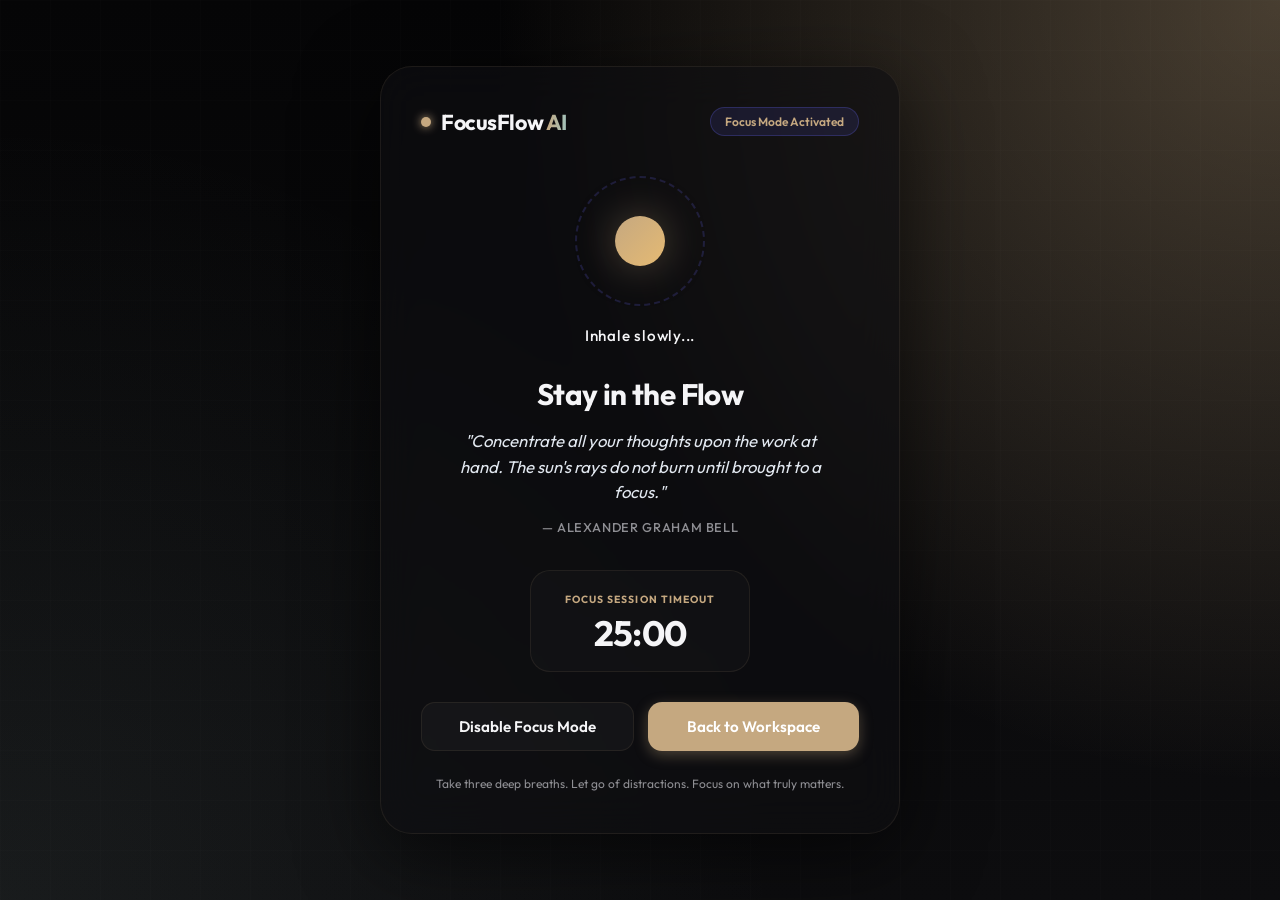
==== extension/blocked/blocked.html @ b8a244aa "feat: luxury obsidian-gold UI theme, mobile responsiveness, and interactive animations" ====
<!DOCTYPE html>
<html lang="en">
<head>
  <meta charset="UTF-8">
  <meta name="viewport" content="width=device-width, initial-scale=1.0">
  <link rel="stylesheet" href="blocked.css">
  <title>FocusFlow AI • Calming Flow</title>
</head>
<body>
  <div class="stars"></div>
  <div class="grid-overlay"></div>
  
  <div class="container">
    <header>
      <div class="logo">
        <span class="logo-dot"></span>
        <h2>FocusFlow <span>AI</span></h2>
      </div>
      <div class="badge">Focus Mode Activated</div>
    </header>

    <main>
      <div class="breathing-widget">
        <div class="breathing-circle-outer">
          <div class="breathing-circle-inner animate-breath"></div>
        </div>
        <div class="breathing-label" id="breathing-text">Inhale...</div>
      </div>

      <div class="message-card">
        <h1>Stay in the Flow</h1>
        <p class="quote" id="quote-display">"Simplicity is the ultimate sophistication."</p>
        <p class="author" id="author-display">— Leonardo da Vinci</p>
      </div>

      <div class="timer-widget">
        <span class="timer-label" id="timer-phase">FOCUS SESSION TIMEOUT</span>
        <div class="timer-value" id="timer-display">25:00</div>
      </div>

      <div class="actions">
        <button id="disable-focus-btn" class="btn secondary">Disable Focus Mode</button>
        <button id="go-back-btn" class="btn primary">Back to Workspace</button>
      </div>
    </main>

    <footer>
      <p>Take three deep breaths. Let go of distractions. Focus on what truly matters.</p>
    </footer>
  </div>
  <script src="blocked.js"></script>
</body>
</html>
---- extension/blocked/blocked.css ----
@import url('https://fonts.googleapis.com/css2?family=Outfit:wght@300;400;500;600;700&display=swap');

:root {
  --primary: #C5A880; /* Gold */
  --primary-glow: rgba(197, 168, 128, 0.35);
  --emerald: #a3c4bc;
  --bg-dark: #050506;
  --card-bg: rgba(15, 15, 17, 0.65);
  --text-main: #f5f5f7;
  --text-muted: #8e8e93;
  --border: rgba(197, 168, 128, 0.1);
}

* {
  margin: 0;
  padding: 0;
  box-sizing: border-box;
}

body {
  background-color: var(--bg-dark);
  color: var(--text-main);
  font-family: 'Outfit', sans-serif;
  min-height: 100vh;
  display: flex;
  justify-content: center;
  align-items: center;
  overflow: hidden;
  background: radial-gradient(circle at top right, var(--primary-glow), transparent 50%),
              radial-gradient(circle at bottom left, rgba(163, 196, 188, 0.08), transparent 50%),
              linear-gradient(180deg, #050506 0%, #0d0d0f 100%);
}

/* Background graphics */
.grid-overlay {
  position: absolute;
  top: 0;
  left: 0;
  width: 100%;
  height: 100%;
  background-image: linear-gradient(rgba(255, 255, 255, 0.007) 1px, transparent 1px),
                    linear-gradient(90deg, rgba(255, 255, 255, 0.007) 1px, transparent 1px);
  background-size: 50px 50px;
  pointer-events: none;
  z-index: 1;
}

.container {
  max-width: 520px;
  width: 90%;
  background: var(--card-bg);
  backdrop-filter: blur(20px);
  border: 1px solid var(--border);
  border-radius: 32px;
  padding: 40px;
  box-shadow: 0 20px 80px rgba(0, 0, 0, 0.6);
  text-align: center;
  z-index: 10;
  position: relative;
}

header {
  display: flex;
  justify-content: space-between;
  align-items: center;
  margin-bottom: 40px;
}

.logo {
  display: flex;
  align-items: center;
  gap: 10px;
}

.logo-dot {
  width: 10px;
  height: 10px;
  background: var(--primary);
  border-radius: 50%;
  box-shadow: 0 0 10px var(--primary);
}

.logo h2 {
  font-size: 1.35rem;
  font-weight: 700;
  letter-spacing: -0.02em;
}

.logo h2 span {
  background: linear-gradient(to right, var(--primary), var(--emerald));
  -webkit-background-clip: text;
  -webkit-text-fill-color: transparent;
}

.badge {
  font-size: 0.75rem;
  font-weight: 600;
  background: rgba(99, 102, 241, 0.12);
  color: var(--primary);
  border: 1px solid rgba(99, 102, 241, 0.25);
  padding: 6px 14px;
  border-radius: 20px;
}

/* Breathing Animation Widget */
.breathing-widget {
  display: flex;
  flex-direction: column;
  align-items: center;
  justify-content: center;
  margin: 30px 0;
}

.breathing-circle-outer {
  width: 130px;
  height: 130px;
  border-radius: 50%;
  border: 2px dashed rgba(99, 102, 241, 0.2);
  display: flex;
  align-items: center;
  justify-content: center;
  margin-bottom: 20px;
}

.breathing-circle-inner {
  width: 50px;
  height: 50px;
  border-radius: 50%;
  background: linear-gradient(135deg, var(--primary) 0%, #e5ba73 100%);
  box-shadow: 0 0 40px var(--primary-glow);
}

.animate-breath {
  animation: breathing 8s infinite ease-in-out;
}

@keyframes breathing {
  0%, 100% {
    width: 45px;
    height: 45px;
    box-shadow: 0 0 20px var(--primary-glow);
    opacity: 0.7;
  }
  45%, 55% {
    width: 105px;
    height: 105px;
    box-shadow: 0 0 50px rgba(99, 102, 241, 0.7);
    opacity: 1;
  }
}

.breathing-label {
  font-size: 0.95rem;
  font-weight: 500;
  color: var(--text-main);
  letter-spacing: 0.05em;
  transition: opacity 0.5s ease-in-out;
}

/* Message Card */
.message-card {
  margin-bottom: 35px;
}

.message-card h1 {
  font-size: 1.85rem;
  font-weight: 700;
  margin-bottom: 12px;
  letter-spacing: -0.02em;
}

.quote {
  font-size: 1.05rem;
  font-weight: 400;
  color: #e2e8f0;
  font-style: italic;
  line-height: 1.5;
  margin: 15px auto;
  max-width: 90%;
}

.author {
  font-size: 0.8rem;
  color: var(--text-muted);
  font-weight: 500;
  text-transform: uppercase;
  letter-spacing: 0.05em;
}

/* Timer widget */
.timer-widget {
  background: rgba(255, 255, 255, 0.02);
  border: 1px solid var(--border);
  padding: 16px;
  border-radius: 20px;
  margin-bottom: 30px;
  display: inline-block;
  min-width: 220px;
}

.timer-label {
  font-size: 0.65rem;
  font-weight: 700;
  color: var(--primary);
  letter-spacing: 0.1em;
}

.timer-value {
  font-size: 2.2rem;
  font-weight: 700;
  letter-spacing: -0.02em;
  margin-top: 4px;
}

/* Actions */
.actions {
  display: flex;
  gap: 14px;
  margin-bottom: 25px;
}

.btn {
  flex: 1;
  padding: 14px;
  border-radius: 14px;
  font-family: inherit;
  font-size: 0.95rem;
  font-weight: 600;
  cursor: pointer;
  transition: all 0.25s cubic-bezier(0.4, 0, 0.2, 1);
  border: none;
}

.btn.primary {
  background: var(--primary);
  color: white;
  box-shadow: 0 4px 14px var(--primary-glow);
}

.btn.primary:hover {
  transform: translateY(-2px);
  box-shadow: 0 6px 20px var(--primary-glow);
}

.btn.secondary {
  background: rgba(255, 255, 255, 0.03);
  color: var(--text-main);
  border: 1px solid var(--border);
}

.btn.secondary:hover {
  background: rgba(255, 255, 255, 0.07);
  transform: translateY(-2px);
}

/* Footer */
footer p {
  font-size: 0.75rem;
  color: var(--text-muted);
  line-height: 1.4;
}
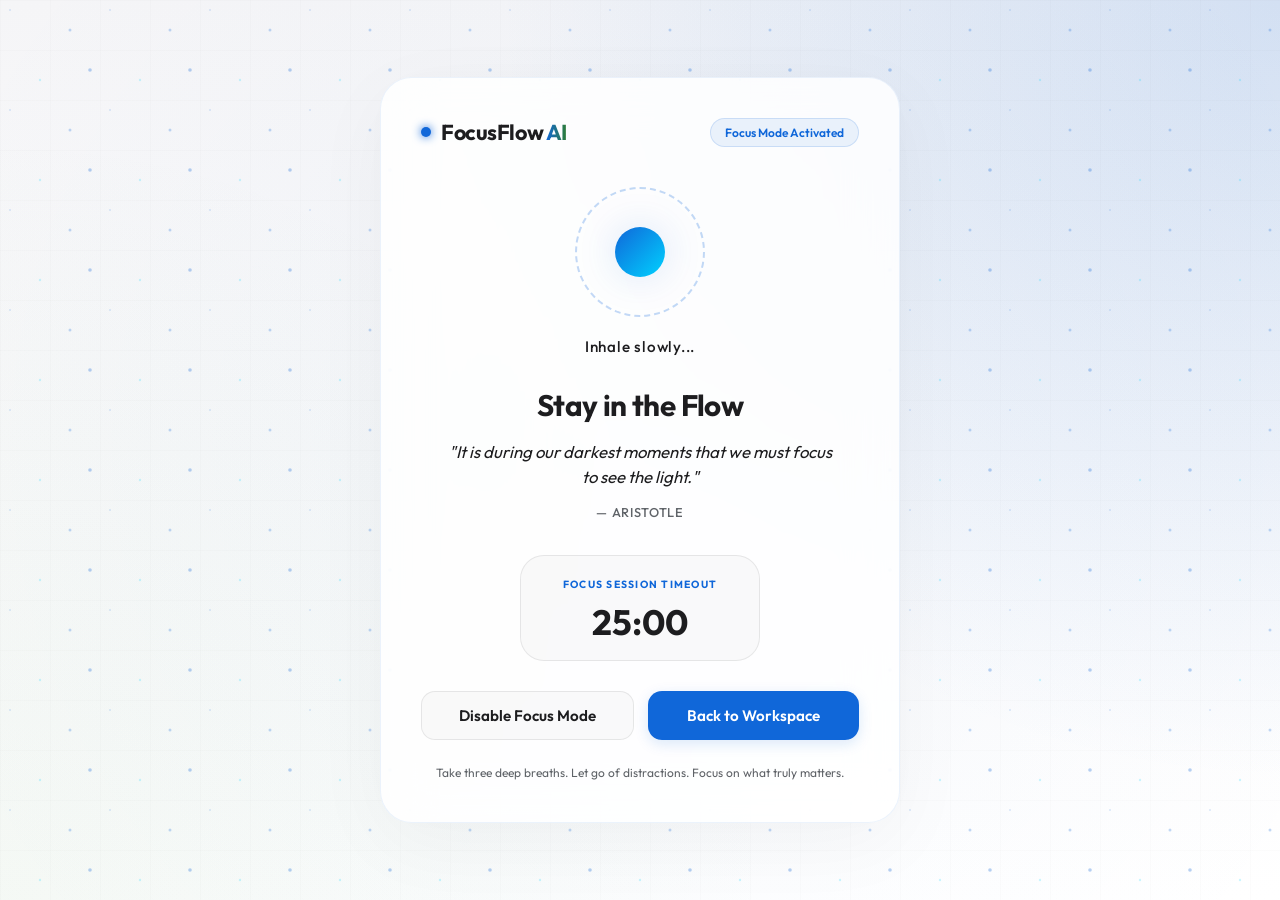
==== commit a73a8bd7: "fix: domain blocking - bridge REFRESH_BLOCKING_RULES via postMessage, fix CSP for blocked page fonts" ====
--- a/extension/blocked/blocked.html
+++ b/extension/blocked/blocked.html
@@ -3,6 +3,9 @@
 <head>
   <meta charset="UTF-8">
   <meta name="viewport" content="width=device-width, initial-scale=1.0">
+  <link rel="preconnect" href="https://fonts.googleapis.com">
+  <link rel="preconnect" href="https://fonts.gstatic.com" crossorigin>
+  <link href="https://fonts.googleapis.com/css2?family=Outfit:wght@300;400;500;600;700&display=swap" rel="stylesheet">
   <link rel="stylesheet" href="blocked.css">
   <title>FocusFlow AI • Calming Flow</title>
 </head>
--- a/extension/blocked/blocked.css
+++ b/extension/blocked/blocked.css
@@ -1,14 +1,14 @@
-@import url('https://fonts.googleapis.com/css2?family=Outfit:wght@300;400;500;600;700&display=swap');
+/* Outfit font is loaded via link tag in blocked.html to avoid CSP issues with @import */
 
 :root {
-  --primary: #C5A880; /* Gold */
-  --primary-glow: rgba(197, 168, 128, 0.35);
-  --emerald: #a3c4bc;
-  --bg-dark: #050506;
-  --card-bg: rgba(15, 15, 17, 0.65);
-  --text-main: #f5f5f7;
-  --text-muted: #8e8e93;
-  --border: rgba(197, 168, 128, 0.1);
+  --primary: #1067d9; /* Royal Blue */
+  --primary-glow: rgba(16, 103, 217, 0.15);
+  --emerald: #2e7d32;
+  --bg-dark: #f5f5f7;
+  --card-bg: rgba(255, 255, 255, 0.85);
+  --text-main: #1d1d1f;
+  --text-muted: #5f6368; /* Google Grey Text */
+  --border: rgba(0, 0, 0, 0.08);
 }
 
 * {
@@ -20,26 +20,45 @@
 body {
   background-color: var(--bg-dark);
   color: var(--text-main);
-  font-family: 'Outfit', sans-serif;
+  font-family: 'Outfit', -apple-system, BlinkMacSystemFont, 'Segoe UI', Roboto, sans-serif;
   min-height: 100vh;
   display: flex;
   justify-content: center;
   align-items: center;
   overflow: hidden;
   background: radial-gradient(circle at top right, var(--primary-glow), transparent 50%),
-              radial-gradient(circle at bottom left, rgba(163, 196, 188, 0.08), transparent 50%),
-              linear-gradient(180deg, #050506 0%, #0d0d0f 100%);
+              radial-gradient(circle at bottom left, rgba(46, 125, 50, 0.05), transparent 50%),
+              linear-gradient(180deg, #f5f5f7 0%, #ffffff 100%);
 }
 
 /* Background graphics */
+.stars {
+  position: absolute;
+  top: 0;
+  left: 0;
+  width: 100%;
+  height: 100%;
+  background: radial-gradient(circle at center, rgba(16, 103, 217, 0.03), transparent),
+              url("data:image/svg+xml,%3Csvg xmlns='http://www.w3.org/2000/svg' width='100' height='100' viewBox='0 0 100 100'%3E%3Ccircle cx='10' cy='10' r='1' fill='%231067d9' opacity='0.15'/%3E%3Ccircle cx='70' cy='30' r='1.5' fill='%231067d9' opacity='0.25'/%3E%3Ccircle cx='40' cy='80' r='1.2' fill='%2300d2ff' opacity='0.2'/%3E%3Ccircle cx='90' cy='70' r='1.8' fill='%231067d9' opacity='0.3'/%3E%3C/svg%3E") repeat;
+  animation: starTwinkle 20s infinite linear;
+  pointer-events: none;
+  z-index: 0;
+}
+
+@keyframes starTwinkle {
+  0% { opacity: 0.6; transform: scale(1); }
+  50% { opacity: 0.9; transform: scale(1.03); }
+  100% { opacity: 0.6; transform: scale(1); }
+}
+
 .grid-overlay {
   position: absolute;
   top: 0;
   left: 0;
   width: 100%;
   height: 100%;
-  background-image: linear-gradient(rgba(255, 255, 255, 0.007) 1px, transparent 1px),
-                    linear-gradient(90deg, rgba(255, 255, 255, 0.007) 1px, transparent 1px);
+  background-image: linear-gradient(rgba(0, 0, 0, 0.01) 1px, transparent 1px),
+                    linear-gradient(90deg, rgba(0, 0, 0, 0.01) 1px, transparent 1px);
   background-size: 50px 50px;
   pointer-events: none;
   z-index: 1;
@@ -48,15 +67,21 @@
 .container {
   max-width: 520px;
   width: 90%;
-  background: var(--card-bg);
-  backdrop-filter: blur(20px);
-  border: 1px solid var(--border);
+  background: rgba(255, 255, 255, 0.85);
+  backdrop-filter: blur(25px);
+  border: 1px solid rgba(16, 103, 217, 0.08);
   border-radius: 32px;
   padding: 40px;
-  box-shadow: 0 20px 80px rgba(0, 0, 0, 0.6);
+  box-shadow: 0 20px 80px rgba(0, 0, 0, 0.04), 0 0 50px rgba(16, 103, 217, 0.02);
   text-align: center;
   z-index: 10;
   position: relative;
+  transition: border-color 0.3s ease, box-shadow 0.3s ease;
+}
+
+.container:hover {
+  border-color: rgba(16, 103, 217, 0.15);
+  box-shadow: 0 20px 80px rgba(0, 0, 0, 0.06), 0 0 60px rgba(16, 103, 217, 0.04);
 }
 
 header {
@@ -95,9 +120,9 @@
 .badge {
   font-size: 0.75rem;
   font-weight: 600;
-  background: rgba(99, 102, 241, 0.12);
+  background: rgba(16, 103, 217, 0.08);
   color: var(--primary);
-  border: 1px solid rgba(99, 102, 241, 0.25);
+  border: 1px solid rgba(16, 103, 217, 0.15);
   padding: 6px 14px;
   border-radius: 20px;
 }
@@ -115,18 +140,20 @@
   width: 130px;
   height: 130px;
   border-radius: 50%;
-  border: 2px dashed rgba(99, 102, 241, 0.2);
+  border: 2px dashed rgba(16, 103, 217, 0.25);
   display: flex;
   align-items: center;
   justify-content: center;
   margin-bottom: 20px;
+  position: relative;
+  animation: spin 30s infinite linear;
 }
 
 .breathing-circle-inner {
   width: 50px;
   height: 50px;
   border-radius: 50%;
-  background: linear-gradient(135deg, var(--primary) 0%, #e5ba73 100%);
+  background: linear-gradient(135deg, var(--primary) 0%, #00d2ff 100%);
   box-shadow: 0 0 40px var(--primary-glow);
 }
 
@@ -144,7 +171,7 @@
   45%, 55% {
     width: 105px;
     height: 105px;
-    box-shadow: 0 0 50px rgba(99, 102, 241, 0.7);
+    box-shadow: 0 0 50px rgba(16, 103, 217, 0.35);
     opacity: 1;
   }
 }
@@ -172,7 +199,7 @@
 .quote {
   font-size: 1.05rem;
   font-weight: 400;
-  color: #e2e8f0;
+  color: var(--text-main);
   font-style: italic;
   line-height: 1.5;
   margin: 15px auto;
@@ -187,29 +214,70 @@
   letter-spacing: 0.05em;
 }
 
-/* Timer widget */
 .timer-widget {
-  background: rgba(255, 255, 255, 0.02);
+  background: rgba(0, 0, 0, 0.02);
   border: 1px solid var(--border);
-  padding: 16px;
-  border-radius: 20px;
+  padding: 16px 24px;
+  border-radius: 24px;
   margin-bottom: 30px;
   display: inline-block;
-  min-width: 220px;
+  min-width: 240px;
+  box-shadow: inset 0 2px 10px rgba(0,0,0,0.01);
 }
 
 .timer-label {
   font-size: 0.65rem;
   font-weight: 700;
   color: var(--primary);
-  letter-spacing: 0.1em;
+  letter-spacing: 0.12em;
+  text-transform: uppercase;
 }
 
 .timer-value {
+  display: flex;
+  align-items: center;
+  justify-content: center;
+  gap: 8px;
   font-size: 2.2rem;
   font-weight: 700;
-  letter-spacing: -0.02em;
+  margin-top: 8px;
+}
+
+.time-block {
+  display: flex;
+  flex-direction: column;
+  align-items: center;
+  min-width: 50px;
+}
+
+.time-number {
+  background: linear-gradient(135deg, var(--text-main) 30%, var(--text-muted) 100%);
+  -webkit-background-clip: text;
+  -webkit-text-fill-color: transparent;
+  font-variant-numeric: tabular-nums;
+  line-height: 1;
+}
+
+.time-unit {
+  font-size: 0.65rem;
+  font-weight: 700;
+  color: var(--text-muted);
+  text-transform: uppercase;
+  letter-spacing: 0.05em;
   margin-top: 4px;
+}
+
+.time-colon {
+  font-size: 1.8rem;
+  color: rgba(16, 103, 217, 0.3);
+  line-height: 1;
+  margin-bottom: 12px;
+  animation: pulse 1s infinite alternate;
+}
+
+@keyframes pulse {
+  from { opacity: 0.4; }
+  to { opacity: 1; }
 }
 
 /* Actions */
@@ -243,13 +311,13 @@
 }
 
 .btn.secondary {
-  background: rgba(255, 255, 255, 0.03);
+  background: rgba(0, 0, 0, 0.02);
   color: var(--text-main);
   border: 1px solid var(--border);
 }
 
 .btn.secondary:hover {
-  background: rgba(255, 255, 255, 0.07);
+  background: rgba(0, 0, 0, 0.05);
   transform: translateY(-2px);
 }
 
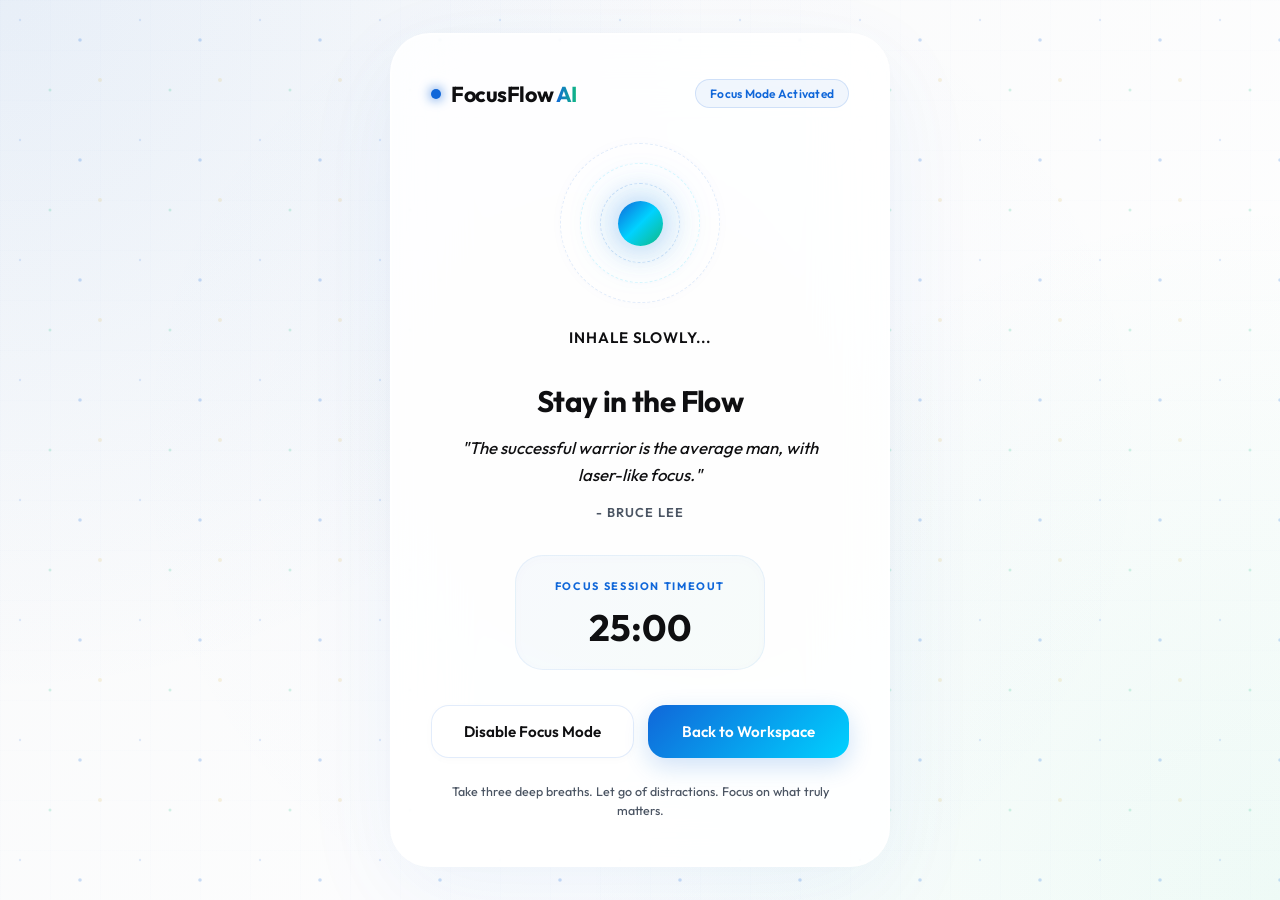
==== commit ae8b40e1: "feat: upgrade blocked page UI design with nested breathing orbits and make MV3 Pomodoro countdown st" ====
--- a/extension/blocked/blocked.html
+++ b/extension/blocked/blocked.html
@@ -24,8 +24,11 @@
 
     <main>
       <div class="breathing-widget">
-        <div class="breathing-circle-outer">
-          <div class="breathing-circle-inner animate-breath"></div>
+        <div class="breathing-container">
+          <div class="glow-ring ring-1"></div>
+          <div class="glow-ring ring-2"></div>
+          <div class="glow-ring ring-3"></div>
+          <div class="breathing-orb animate-breath"></div>
         </div>
         <div class="breathing-label" id="breathing-text">Inhale...</div>
       </div>
--- a/extension/blocked/blocked.css
+++ b/extension/blocked/blocked.css
@@ -2,13 +2,13 @@
 
 :root {
   --primary: #1067d9; /* Royal Blue */
-  --primary-glow: rgba(16, 103, 217, 0.15);
-  --emerald: #2e7d32;
-  --bg-dark: #f5f5f7;
-  --card-bg: rgba(255, 255, 255, 0.85);
-  --text-main: #1d1d1f;
-  --text-muted: #5f6368; /* Google Grey Text */
-  --border: rgba(0, 0, 0, 0.08);
+  --primary-glow: rgba(16, 103, 217, 0.12);
+  --emerald: #10b981;
+  --bg-dark: #f8f9fa;
+  --card-bg: rgba(255, 255, 255, 0.75);
+  --text-main: #0f0f11;
+  --text-muted: #4b5563;
+  --border: rgba(16, 103, 217, 0.08);
 }
 
 * {
@@ -26,9 +26,10 @@
   justify-content: center;
   align-items: center;
   overflow: hidden;
-  background: radial-gradient(circle at top right, var(--primary-glow), transparent 50%),
-              radial-gradient(circle at bottom left, rgba(46, 125, 50, 0.05), transparent 50%),
-              linear-gradient(180deg, #f5f5f7 0%, #ffffff 100%);
+  background: radial-gradient(circle at top left, rgba(16, 103, 217, 0.07), transparent 45%),
+              radial-gradient(circle at bottom right, rgba(16, 185, 129, 0.07), transparent 45%),
+              radial-gradient(circle at center, rgba(212, 175, 55, 0.05), transparent 40%),
+              linear-gradient(135deg, #f8f9fa 0%, #ffffff 100%);
 }
 
 /* Background graphics */
@@ -38,17 +39,16 @@
   left: 0;
   width: 100%;
   height: 100%;
-  background: radial-gradient(circle at center, rgba(16, 103, 217, 0.03), transparent),
-              url("data:image/svg+xml,%3Csvg xmlns='http://www.w3.org/2000/svg' width='100' height='100' viewBox='0 0 100 100'%3E%3Ccircle cx='10' cy='10' r='1' fill='%231067d9' opacity='0.15'/%3E%3Ccircle cx='70' cy='30' r='1.5' fill='%231067d9' opacity='0.25'/%3E%3Ccircle cx='40' cy='80' r='1.2' fill='%2300d2ff' opacity='0.2'/%3E%3Ccircle cx='90' cy='70' r='1.8' fill='%231067d9' opacity='0.3'/%3E%3C/svg%3E") repeat;
-  animation: starTwinkle 20s infinite linear;
+  background: radial-gradient(circle at center, rgba(16, 103, 217, 0.02), transparent 70%),
+              url("data:image/svg+xml,%3Csvg xmlns='http://www.w3.org/2000/svg' width='120' height='120' viewBox='0 0 120 120'%3E%3Ccircle cx='20' cy='20' r='1.2' fill='%231067d9' opacity='0.12'/%3E%3Ccircle cx='80' cy='40' r='1.8' fill='%231067d9' opacity='0.22'/%3E%3Ccircle cx='50' cy='90' r='1.5' fill='%2310b981' opacity='0.18'/%3E%3Ccircle cx='100' cy='80' r='2' fill='%23d4af37' opacity='0.15'/%3E%3C/svg%3E") repeat;
+  animation: starTwinkle 24s infinite ease-in-out;
   pointer-events: none;
   z-index: 0;
 }
 
 @keyframes starTwinkle {
-  0% { opacity: 0.6; transform: scale(1); }
-  50% { opacity: 0.9; transform: scale(1.03); }
-  100% { opacity: 0.6; transform: scale(1); }
+  0%, 100% { opacity: 0.65; transform: scale(1) translate(0, 0); }
+  50% { opacity: 0.9; transform: scale(1.02) translate(5px, 5px); }
 }
 
 .grid-overlay {
@@ -57,38 +57,43 @@
   left: 0;
   width: 100%;
   height: 100%;
-  background-image: linear-gradient(rgba(0, 0, 0, 0.01) 1px, transparent 1px),
-                    linear-gradient(90deg, rgba(0, 0, 0, 0.01) 1px, transparent 1px);
+  background-image: linear-gradient(rgba(16, 103, 217, 0.008) 1px, transparent 1px),
+                    linear-gradient(90deg, rgba(16, 103, 217, 0.008) 1px, transparent 1px);
   background-size: 50px 50px;
   pointer-events: none;
   z-index: 1;
 }
 
 .container {
-  max-width: 520px;
+  max-width: 500px;
   width: 90%;
   background: rgba(255, 255, 255, 0.85);
-  backdrop-filter: blur(25px);
-  border: 1px solid rgba(16, 103, 217, 0.08);
-  border-radius: 32px;
-  padding: 40px;
-  box-shadow: 0 20px 80px rgba(0, 0, 0, 0.04), 0 0 50px rgba(16, 103, 217, 0.02);
+  backdrop-filter: blur(35px);
+  -webkit-backdrop-filter: blur(35px);
+  border: 1px solid rgba(255, 255, 255, 0.6);
+  border-radius: 40px;
+  padding: 45px 40px;
+  box-shadow: 0 30px 100px rgba(16, 103, 217, 0.06),
+              inset 0 0 0 1px rgba(255, 255, 255, 0.4),
+              0 0 40px rgba(212, 175, 55, 0.02);
   text-align: center;
   z-index: 10;
   position: relative;
-  transition: border-color 0.3s ease, box-shadow 0.3s ease;
+  transition: all 0.5s cubic-bezier(0.16, 1, 0.3, 1);
 }
 
 .container:hover {
+  transform: translateY(-4px);
   border-color: rgba(16, 103, 217, 0.15);
-  box-shadow: 0 20px 80px rgba(0, 0, 0, 0.06), 0 0 60px rgba(16, 103, 217, 0.04);
+  box-shadow: 0 40px 120px rgba(16, 103, 217, 0.1),
+              inset 0 0 0 1px rgba(255, 255, 255, 0.6);
 }
 
 header {
   display: flex;
   justify-content: space-between;
   align-items: center;
-  margin-bottom: 40px;
+  margin-bottom: 35px;
 }
 
 .logo {
@@ -102,7 +107,7 @@
   height: 10px;
   background: var(--primary);
   border-radius: 50%;
-  box-shadow: 0 0 10px var(--primary);
+  box-shadow: 0 0 12px var(--primary);
 }
 
 .logo h2 {
@@ -120,11 +125,12 @@
 .badge {
   font-size: 0.75rem;
   font-weight: 600;
-  background: rgba(16, 103, 217, 0.08);
+  background: rgba(16, 103, 217, 0.06);
   color: var(--primary);
   border: 1px solid rgba(16, 103, 217, 0.15);
   padding: 6px 14px;
   border-radius: 20px;
+  letter-spacing: 0.02em;
 }
 
 /* Breathing Animation Widget */
@@ -133,55 +139,91 @@
   flex-direction: column;
   align-items: center;
   justify-content: center;
-  margin: 30px 0;
-}
-
-.breathing-circle-outer {
-  width: 130px;
-  height: 130px;
+  margin: 35px 0;
+}
+
+.breathing-container {
+  width: 160px;
+  height: 160px;
+  display: flex;
+  align-items: center;
+  justify-content: center;
+  margin-bottom: 25px;
+  position: relative;
+}
+
+.glow-ring {
+  position: absolute;
   border-radius: 50%;
-  border: 2px dashed rgba(16, 103, 217, 0.25);
-  display: flex;
-  align-items: center;
-  justify-content: center;
-  margin-bottom: 20px;
-  position: relative;
-  animation: spin 30s infinite linear;
-}
-
-.breathing-circle-inner {
-  width: 50px;
-  height: 50px;
+  border: 1px dashed rgba(16, 103, 217, 0.15);
+  box-shadow: 0 0 15px rgba(16, 103, 217, 0.02);
+}
+
+.glow-ring.ring-1 {
+  width: 160px;
+  height: 160px;
+  border-color: rgba(16, 103, 217, 0.12);
+  animation: spinClockwise 20s infinite linear;
+}
+
+.glow-ring.ring-2 {
+  width: 120px;
+  height: 120px;
+  border-color: rgba(0, 210, 255, 0.15);
+  animation: spinCounterClockwise 15s infinite linear;
+}
+
+.glow-ring.ring-3 {
+  width: 80px;
+  height: 80px;
+  border-color: rgba(16, 103, 217, 0.2);
+  animation: spinClockwise 10s infinite linear;
+}
+
+.breathing-orb {
+  width: 45px;
+  height: 45px;
   border-radius: 50%;
-  background: linear-gradient(135deg, var(--primary) 0%, #00d2ff 100%);
-  box-shadow: 0 0 40px var(--primary-glow);
+  background: linear-gradient(135deg, #1067d9 0%, #00d2ff 50%, #10b981 100%);
+  box-shadow: 0 0 35px rgba(16, 103, 217, 0.4), 0 0 60px rgba(0, 210, 255, 0.2);
+  position: absolute;
+  z-index: 2;
 }
 
 .animate-breath {
-  animation: breathing 8s infinite ease-in-out;
+  animation: breathing 8s infinite cubic-bezier(0.4, 0, 0.2, 1);
+}
+
+@keyframes spinClockwise {
+  from { transform: rotate(0deg); }
+  to { transform: rotate(360deg); }
+}
+
+@keyframes spinCounterClockwise {
+  from { transform: rotate(360deg); }
+  to { transform: rotate(0deg); }
 }
 
 @keyframes breathing {
   0%, 100% {
-    width: 45px;
-    height: 45px;
-    box-shadow: 0 0 20px var(--primary-glow);
-    opacity: 0.7;
+    transform: scale(1);
+    box-shadow: 0 0 30px rgba(16, 103, 217, 0.35);
+    opacity: 0.8;
   }
   45%, 55% {
-    width: 105px;
-    height: 105px;
-    box-shadow: 0 0 50px rgba(16, 103, 217, 0.35);
+    transform: scale(2.2);
+    box-shadow: 0 0 65px rgba(0, 210, 255, 0.55), 0 0 90px rgba(16, 103, 217, 0.3);
     opacity: 1;
   }
 }
 
 .breathing-label {
   font-size: 0.95rem;
-  font-weight: 500;
+  font-weight: 600;
   color: var(--text-main);
-  letter-spacing: 0.05em;
+  letter-spacing: 0.06em;
   transition: opacity 0.5s ease-in-out;
+  text-transform: uppercase;
 }
 
 /* Message Card */
@@ -192,44 +234,45 @@
 .message-card h1 {
   font-size: 1.85rem;
   font-weight: 700;
-  margin-bottom: 12px;
+  margin-bottom: 15px;
   letter-spacing: -0.02em;
 }
 
 .quote {
   font-size: 1.05rem;
-  font-weight: 400;
+  font-weight: 450;
   color: var(--text-main);
   font-style: italic;
-  line-height: 1.5;
+  line-height: 1.6;
   margin: 15px auto;
-  max-width: 90%;
+  max-width: 95%;
 }
 
 .author {
   font-size: 0.8rem;
   color: var(--text-muted);
-  font-weight: 500;
+  font-weight: 600;
   text-transform: uppercase;
-  letter-spacing: 0.05em;
+  letter-spacing: 0.08em;
+  margin-top: 5px;
 }
 
 .timer-widget {
-  background: rgba(0, 0, 0, 0.02);
-  border: 1px solid var(--border);
-  padding: 16px 24px;
-  border-radius: 24px;
-  margin-bottom: 30px;
+  background: linear-gradient(135deg, rgba(16, 103, 217, 0.03) 0%, rgba(16, 185, 129, 0.03) 100%);
+  border: 1px solid rgba(16, 103, 217, 0.08);
+  padding: 18px 28px;
+  border-radius: 28px;
+  margin-bottom: 35px;
   display: inline-block;
-  min-width: 240px;
-  box-shadow: inset 0 2px 10px rgba(0,0,0,0.01);
+  min-width: 250px;
+  box-shadow: inset 0 2px 12px rgba(16, 103, 217, 0.02);
 }
 
 .timer-label {
-  font-size: 0.65rem;
+  font-size: 0.68rem;
   font-weight: 700;
   color: var(--primary);
-  letter-spacing: 0.12em;
+  letter-spacing: 0.15em;
   text-transform: uppercase;
 }
 
@@ -237,21 +280,21 @@
   display: flex;
   align-items: center;
   justify-content: center;
-  gap: 8px;
-  font-size: 2.2rem;
+  gap: 10px;
+  font-size: 2.3rem;
   font-weight: 700;
-  margin-top: 8px;
+  margin-top: 10px;
 }
 
 .time-block {
   display: flex;
   flex-direction: column;
   align-items: center;
-  min-width: 50px;
+  min-width: 55px;
 }
 
 .time-number {
-  background: linear-gradient(135deg, var(--text-main) 30%, var(--text-muted) 100%);
+  background: linear-gradient(135deg, var(--text-main) 30%, #4b5563 100%);
   -webkit-background-clip: text;
   -webkit-text-fill-color: transparent;
   font-variant-numeric: tabular-nums;
@@ -263,8 +306,8 @@
   font-weight: 700;
   color: var(--text-muted);
   text-transform: uppercase;
-  letter-spacing: 0.05em;
-  margin-top: 4px;
+  letter-spacing: 0.08em;
+  margin-top: 6px;
 }
 
 .time-colon {
@@ -276,7 +319,7 @@
 }
 
 @keyframes pulse {
-  from { opacity: 0.4; }
+  from { opacity: 0.3; }
   to { opacity: 1; }
 }
 
@@ -289,41 +332,70 @@
 
 .btn {
   flex: 1;
-  padding: 14px;
-  border-radius: 14px;
+  padding: 16px;
+  border-radius: 18px;
   font-family: inherit;
   font-size: 0.95rem;
   font-weight: 600;
   cursor: pointer;
-  transition: all 0.25s cubic-bezier(0.4, 0, 0.2, 1);
+  transition: all 0.3s cubic-bezier(0.16, 1, 0.3, 1);
   border: none;
 }
 
 .btn.primary {
-  background: var(--primary);
+  background: linear-gradient(135deg, var(--primary) 0%, #00d2ff 100%);
   color: white;
-  box-shadow: 0 4px 14px var(--primary-glow);
+  box-shadow: 0 8px 25px rgba(16, 103, 217, 0.2);
+  position: relative;
+  overflow: hidden;
+}
+
+.btn.primary::after {
+  content: '';
+  position: absolute;
+  top: 0;
+  left: -50%;
+  width: 200%;
+  height: 100%;
+  background: linear-gradient(
+    to right,
+    rgba(255, 255, 255, 0) 0%,
+    rgba(255, 255, 255, 0.3) 50%,
+    rgba(255, 255, 255, 0) 100%
+  );
+  transform: skewX(-25deg);
+  transition: 0.75s;
+  opacity: 0;
+}
+
+.btn.primary:hover::after {
+  left: 125%;
+  opacity: 1;
 }
 
 .btn.primary:hover {
   transform: translateY(-2px);
-  box-shadow: 0 6px 20px var(--primary-glow);
+  box-shadow: 0 12px 30px rgba(16, 103, 217, 0.3);
 }
 
 .btn.secondary {
-  background: rgba(0, 0, 0, 0.02);
+  background: rgba(255, 255, 255, 0.65);
   color: var(--text-main);
-  border: 1px solid var(--border);
+  border: 1px solid rgba(16, 103, 217, 0.12);
+  box-shadow: 0 2px 10px rgba(0, 0, 0, 0.02);
 }
 
 .btn.secondary:hover {
-  background: rgba(0, 0, 0, 0.05);
+  background: rgba(255, 255, 255, 0.95);
+  border-color: rgba(16, 103, 217, 0.25);
   transform: translateY(-2px);
+  box-shadow: 0 6px 15px rgba(16, 103, 217, 0.06);
 }
 
 /* Footer */
 footer p {
-  font-size: 0.75rem;
+  font-size: 0.78rem;
   color: var(--text-muted);
-  line-height: 1.4;
-}
+  line-height: 1.5;
+  font-weight: 450;
+}
